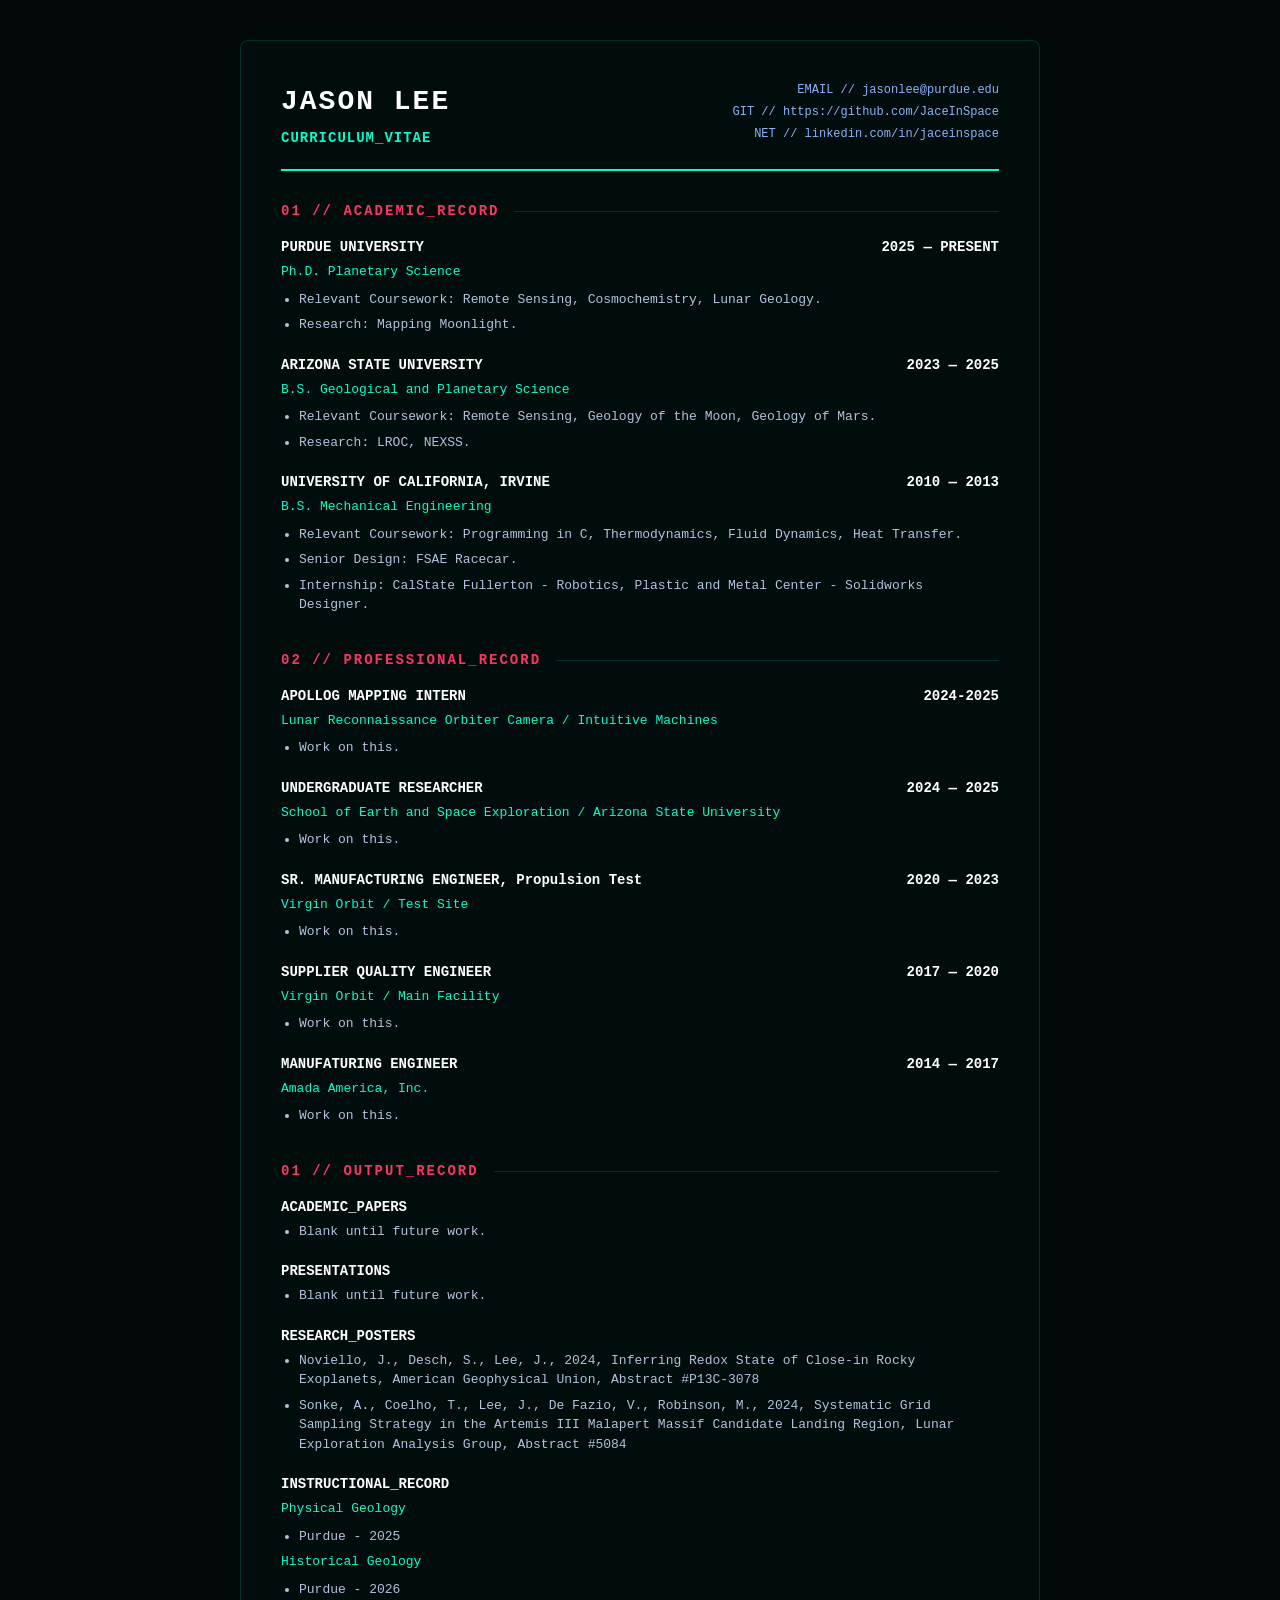
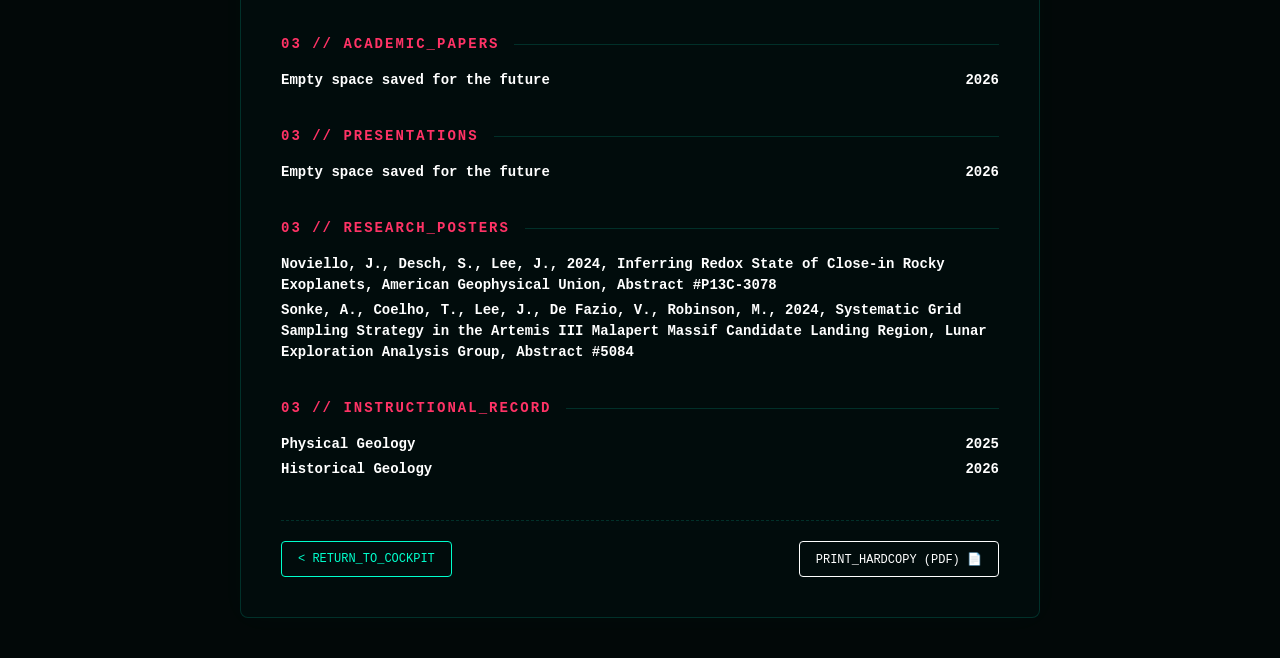
==== cv.html @ cf76b26b "Update cv.html" ====
<!DOCTYPE html>
<html lang="en">
<head>
    <meta charset="UTF-8">
    <meta name="viewport" content="width=device-width, initial-scale=1.0">
    <title>PILOT_CV // JASON_LEE</title>
    <link rel="icon" type="image/png" href="images/moonsmall.png">
    <style>
        /* --- SYSTEM THEME CORE --- */
        :root {
            --bg-deep: #020808;
            --terminal-green: #00ffcc;
            --accent-red: #ff3366;
            --text-bright: #ffffff;
            --text-muted: #8ab4f8;
            --border-low: rgba(0, 255, 204, 0.15);
        }

        body {
            margin: 0;
            padding: 40px 20px;
            background-color: var(--bg-deep);
            color: var(--text-bright);
            font-family: 'Courier New', Courier, monospace;
            line-height: 1.5;
            display: flex;
            justify-content: center;
            cursor: url("images/cursor.png") 0 18, auto;
        }

        body:active {
            cursor: url("images/cursor1.png") 0 18, auto;
        }
        
        /* --- PRINTABLE GRID CONTAINER --- */
        .cv-container {
            width: 100%;
            max-width: 800px;
            background: rgba(0, 20, 20, 0.4);
            border: 1px solid var(--border-low);
            border-radius: 8px;
            padding: 40px;
            box-sizing: border-box;
            box-shadow: 0 0 30px rgba(0, 255, 204, 0.02);
        }

        /* --- TOP TELEMETRY ZONE (HEADER) --- */
        .cv-header {
            display: flex;
            justify-content: space-between;
            align-items: flex-start;
            border-bottom: 2px solid var(--terminal-green);
            padding-bottom: 20px;
            margin-bottom: 30px;
        }

        .pilot-identity h1 {
            margin: 0 0 5px 0;
            font-size: 28px;
            letter-spacing: 2px;
            color: var(--text-bright);
        }

        .pilot-identity .callsign {
            color: var(--terminal-green);
            font-weight: bold;
            font-size: 14px;
            letter-spacing: 1px;
        }

        .comms-channels {
            text-align: right;
            font-size: 12px;
        }

        .comms-channels a {
            color: var(--text-muted);
            text-decoration: none;
            display: block;
            margin-bottom: 4px;
        }

        .comms-channels a:hover {
            color: var(--terminal-green);
            text-decoration: underline;
            cursor: url("images/cursor.png") 0 18, pointer;
        }

        .comms-channels a:active {
            animation: hudButtonFlash 0.35s ease-out forwards;
    
            /* Keeps the active "clicking" cursor active when pressing down on links */
            cursor: url("images/cursor1.png") 0 18, pointer;
        }

        /* --- CV SECTIONS --- */
        .briefing-section {
            margin-bottom: 35px;
        }

        .section-title {
            font-size: 14px;
            color: var(--accent-red);
            letter-spacing: 2px;
            margin: 0 0 15px 0;
            display: flex;
            align-items: center;
            font-weight: bold;
        }

        .section-title::after {
            content: '';
            flex-grow: 1;
            height: 1px;
            background: var(--border-low);
            margin-left: 15px;
        }

        /* --- EXPERIENCES & CHRONOLOGY --- */
        .entry-block {
            margin-bottom: 20px;
        }

        .entry-meta {
            display: flex;
            justify-content: space-between;
            font-weight: bold;
            font-size: 14px;
            color: var(--text-bright);
            margin-bottom: 4px;
        }

        .entry-subtitle {
            font-size: 13px;
            color: var(--terminal-green);
            margin-bottom: 8px;
        }

        .entry-details {
            margin: 0;
            padding-left: 18px;
            font-size: 13px;
            color: #b0c4de;
        }

        .entry-details li {
            margin-bottom: 6px;
        }

        /* --- UTILITY GRIDS (SKILLS / CORE) --- */
        .skills-grid {
            display: grid;
            grid-template-columns: repeat(auto-fill, minmax(130px, 1fr));
            gap: 10px;
        }

        .skill-tag {
            background: rgba(0, 255, 204, 0.05);
            border: 1px solid var(--border-low);
            padding: 6px 10px;
            font-size: 11px;
            text-align: center;
            border-radius: 4px;
            color: var(--terminal-green);
        }

        /* --- RETURN ACTION TABS --- */
        .nav-deck {
            display: flex;
            justify-content: space-between;
            margin-top: 40px;
            padding-top: 20px;
            border-top: 1px dashed var(--border-low);
        }

        .deck-btn {
            font-family: monospace;
            font-size: 12px;
            color: var(--text-bright);
            background: transparent;
            border: 1px solid var(--text-bright);
            padding: 8px 16px;
            border-radius: 4px;
            text-decoration: none;
            cursor: pointer;
            transition: all 0.2s ease;
        }

        .deck-btn:hover {
            background: var(--text-bright);
            color: var(--bg-deep);
            cursor: url("images/cursor.png") 0 18, pointer;
        }
        .deck-btn:active {
            animation: hudButtonFlash 0.35s ease-out forwards;
    
            /* Keeps the active "clicking" cursor active when pressing down on links */
            cursor: url("images/cursor1.png") 0 18, pointer;
        }

        .deck-btn.return {
            border-color: var(--terminal-green);
            color: var(--terminal-green);
        }

        .deck-btn.return:hover {
            background: var(--terminal-green);
            color: var(--bg-deep);
            cursor: url("images/cursor.png") 0 18, pointer;
        }

        .deck-btn.return:active {
            animation: hudButtonFlash 0.35s ease-out forwards;
    
            /* Keeps the active "clicking" cursor active when pressing down on links */
            cursor: url("images/cursor1.png") 0 18, pointer;
        }

        /* --- PHYSICAL PAPER PRINT PROFILE --- */
        @media print {
            body {
                background: #ffffff !important;
                color: #000000 !important;
                padding: 0;
            }
            .cv-container {
                border: none !important;
                box-shadow: none !important;
                background: transparent !important;
                padding: 0 !important;
                max-width: 100% !important;
            }
            .section-title {
                color: #000000 !important;
                border-bottom: 1px solid #000000;
            }
            .section-title::after, .nav-deck {
                display: none !important;
            }
            .entry-subtitle, .skill-tag {
                color: #333333 !important;
                background: transparent !important;
                border: 1px solid #cccccc !important;
            }
            .entry-details {
                color: #111111 !important;
            }
        }
    </style>
</head>
<body>

    <div class="cv-container">
        
        <!-- HEADER MODULE -->
        <header class="cv-header">
            <div class="pilot-identity">
                <h1>JASON LEE</h1>
                <div class="callsign">CURRICULUM_VITAE</div>
            </div>
            <div class="comms-channels">
                <a href="mailto:jasonlee@purdue.edu">EMAIL // jasonlee@purdue.edu</a>
                <a href="https://github.com/JaceInSpace" target="_blank">GIT // https://github.com/JaceInSpace</a>
                <a href="https://linkedin.com/in/jaceinspace" target="_blank">NET // linkedin.com/in/jaceinspace</a>
            </div>
        </header>

        <!-- EDUCATION SECTION -->
        <section class="briefing-section">
            <div class="section-title">01 // ACADEMIC_RECORD</div>
            <div class="entry-block">
                <div class="entry-meta">
                    <span>PURDUE UNIVERSITY</span>
                    <span>2025 — PRESENT</span>
                </div>
                <div class="entry-subtitle">Ph.D. Planetary Science</div>
                <ul class="entry-details">
                    <li>Relevant Coursework: Remote Sensing, Cosmochemistry, Lunar Geology.</li>
                    <li>Research: Mapping Moonlight.</li>
                </ul>
            </div>
            <div class="entry-block">
                <div class="entry-meta">
                    <span>ARIZONA STATE UNIVERSITY</span>
                    <span>2023 — 2025</span>
                </div>
                <div class="entry-subtitle">B.S. Geological and Planetary Science</div>
                <ul class="entry-details">
                    <li>Relevant Coursework: Remote Sensing, Geology of the Moon, Geology of Mars.</li>
                    <li>Research: LROC, NEXSS.</li>
                </ul>
            </div>
                        <div class="entry-block">
                <div class="entry-meta">
                    <span>UNIVERSITY OF CALIFORNIA, IRVINE</span>
                    <span>2010 — 2013</span>
                </div>
                <div class="entry-subtitle">B.S. Mechanical Engineering</div>
                <ul class="entry-details">
                    <li>Relevant Coursework: Programming in C, Thermodynamics, Fluid Dynamics, Heat Transfer.</li>
                    <li>Senior Design: FSAE Racecar.</li>
                    <li>Internship: CalState Fullerton - Robotics, Plastic and Metal Center - Solidworks Designer.</li>
                </ul>
            </div>
            
        </section>

        <!-- EXPERIENCE SECTION -->
        <section class="briefing-section">
            <div class="section-title">02 // PROFESSIONAL_RECORD</div>
            
            <div class="entry-block">
                <div class="entry-meta">
                    <span>APOLLOG MAPPING INTERN</span>
                    <span>2024-2025</span>
                </div>
                <div class="entry-subtitle">Lunar Reconnaissance Orbiter Camera / Intuitive Machines</div>
                <ul class="entry-details">
                    <li>Work on this.</li>
                </ul>
            </div>

            <div class="entry-block">
                <div class="entry-meta">
                    <span>UNDERGRADUATE RESEARCHER</span>
                    <span>2024 — 2025</span>
                </div>
                <div class="entry-subtitle">School of Earth and Space Exploration / Arizona State University</div>
                <ul class="entry-details">
                    <li>Work on this.</li>
                </ul>
            </div>

            <div class="entry-block">
                <div class="entry-meta">
                    <span>SR. MANUFACTURING ENGINEER, Propulsion Test</span>
                    <span>2020 — 2023</span>
                </div>
                <div class="entry-subtitle">Virgin Orbit / Test Site</div>
                <ul class="entry-details">
                    <li>Work on this.</li>
                </ul>
            </div>

            <div class="entry-block">
                <div class="entry-meta">
                    <span>SUPPLIER QUALITY ENGINEER</span>
                    <span>2017 — 2020</span>
                </div>
                <div class="entry-subtitle">Virgin Orbit / Main Facility</div>
                <ul class="entry-details">
                    <li>Work on this.</li>
                </ul>
            </div>

            <div class="entry-block">
                <div class="entry-meta">
                    <span>MANUFATURING ENGINEER</span>
                    <span>2014 — 2017</span>
                </div>
                <div class="entry-subtitle">Amada America, Inc.</div>
                <ul class="entry-details">
                    <li>Work on this.</li>
                </ul>
            </div>
        </section>

        <section class="briefing-section">
            <div class="section-title">01 // OUTPUT_RECORD</div>
            <div class="entry-block">
                <div class="entry-meta">
                    <span>ACADEMIC_PAPERS</span>
                </div>
                <ul class="entry-details">
                    <li>Blank until future work.</li>
                </ul>
            </div>

            <div class="entry-block">
                <div class="entry-meta">
                    <span>PRESENTATIONS</span>
                </div>
                <ul class="entry-details">
                    <li>Blank until future work.</li>
                </ul>
            </div>
            
            <div class="entry-block">
                <div class="entry-meta">
                    <span>RESEARCH_POSTERS</span>
                </div>
                <ul class="entry-details">
                    <li>Noviello, J., Desch, S., Lee, J., 2024, Inferring Redox State of Close-in Rocky Exoplanets, American Geophysical Union, Abstract #P13C-3078</li>
                    <li>Sonke, A., Coelho, T., Lee, J., De Fazio, V., Robinson, M., 2024, Systematic Grid Sampling Strategy in the Artemis III Malapert Massif Candidate Landing Region, Lunar Exploration Analysis Group, Abstract #5084</li>
                </ul>
            </div>
            <div class="entry-block">
                <div class="entry-meta">
                    <span>INSTRUCTIONAL_RECORD</span>
                </div>
                <div class="entry-subtitle">Physical Geology</div>
                <ul class="entry-details">
                    <li>Purdue - 2025</li>
                </ul>

                <div class="entry-subtitle">Historical Geology</div>
                <ul class="entry-details">
                    <li>Purdue - 2026</li>
                </ul>
            </div>
        </section>



        
        <!-- PAPERS SECTION -->
        <section class="briefing-section">
            <div class="section-title">03 // ACADEMIC_PAPERS</div>
            <div class="entry-block">
                <div class="entry-meta">
                    <span>Empty space saved for the future</span>
                    <span>2026</span>
                </div>
        </section>

        <!-- PRESENTATIONS SECTION -->
        <section class="briefing-section">
            <div class="section-title">03 // PRESENTATIONS</div>
            <div class="entry-block">
                <div class="entry-meta">
                    <span>Empty space saved for the future</span>
                    <span>2026</span>
                </div>
        </section>

         <!-- POSTER SECTION -->
        <section class="briefing-section">
            <div class="section-title">03 // RESEARCH_POSTERS</div>
            <div class="entry-block">
                <div class="entry-meta">
                    <span>Noviello, J., Desch, S., Lee, J., 2024, Inferring Redox State of Close-in Rocky Exoplanets, American Geophysical Union, Abstract #P13C-3078</span>
                </div>
                <div class="entry-meta">
                    <span>Sonke, A., Coelho, T., Lee, J., De Fazio, V., Robinson, M., 2024, Systematic Grid Sampling Strategy in the Artemis III Malapert Massif Candidate Landing Region, Lunar Exploration Analysis Group, Abstract #5084</span>
                </div>
        </section>

        <!-- TEACHING SECTION -->
        <section class="briefing-section">
            <div class="section-title">03 // INSTRUCTIONAL_RECORD</div>
            <div class="entry-block">
                <div class="entry-meta">
                    <span>Physical Geology</span>
                    <span>2025</span>
                </div>
                <div class="entry-meta">
                    <span>Historical Geology</span>
                    <span>2026</span>
                </div>
        </section>

        
        <!-- COMMAND DECK NAVIGATION -->
        <div class="nav-deck">
            <!-- 🚀 Returns right to the experience section anchor of your main page -->
            <a href="index.html#cv-target" class="deck-btn return">&lt; RETURN_TO_COCKPIT</a>
            <button onclick="window.print()" class="deck-btn">PRINT_HARDCOPY (PDF) 📄</button>
        </div>

    </div>

</body>
</html>
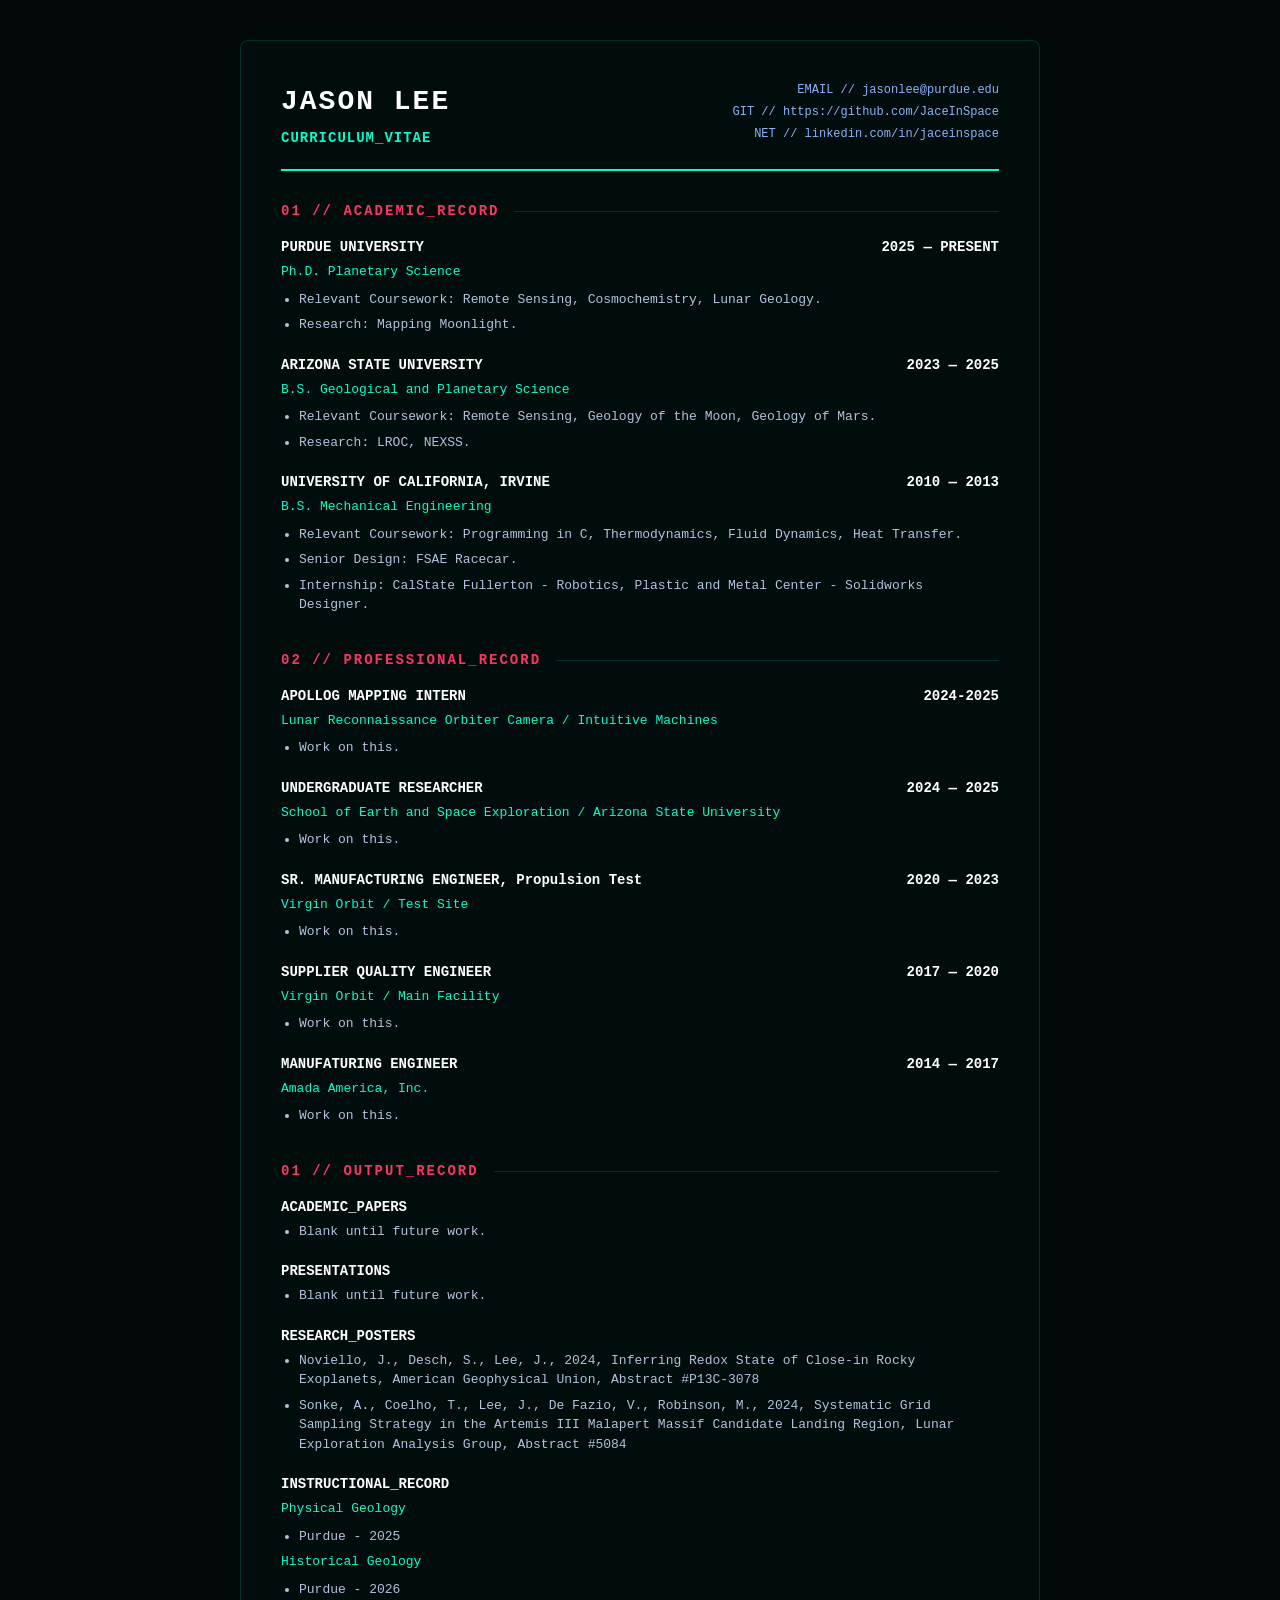
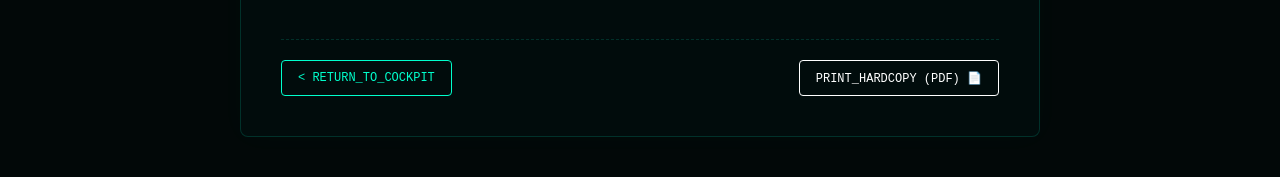
==== commit 593ae6d8: "Update cv.html" ====
--- a/cv.html
+++ b/cv.html
@@ -409,56 +409,6 @@
                 </ul>
             </div>
         </section>
-
-
-
-        
-        <!-- PAPERS SECTION -->
-        <section class="briefing-section">
-            <div class="section-title">03 // ACADEMIC_PAPERS</div>
-            <div class="entry-block">
-                <div class="entry-meta">
-                    <span>Empty space saved for the future</span>
-                    <span>2026</span>
-                </div>
-        </section>
-
-        <!-- PRESENTATIONS SECTION -->
-        <section class="briefing-section">
-            <div class="section-title">03 // PRESENTATIONS</div>
-            <div class="entry-block">
-                <div class="entry-meta">
-                    <span>Empty space saved for the future</span>
-                    <span>2026</span>
-                </div>
-        </section>
-
-         <!-- POSTER SECTION -->
-        <section class="briefing-section">
-            <div class="section-title">03 // RESEARCH_POSTERS</div>
-            <div class="entry-block">
-                <div class="entry-meta">
-                    <span>Noviello, J., Desch, S., Lee, J., 2024, Inferring Redox State of Close-in Rocky Exoplanets, American Geophysical Union, Abstract #P13C-3078</span>
-                </div>
-                <div class="entry-meta">
-                    <span>Sonke, A., Coelho, T., Lee, J., De Fazio, V., Robinson, M., 2024, Systematic Grid Sampling Strategy in the Artemis III Malapert Massif Candidate Landing Region, Lunar Exploration Analysis Group, Abstract #5084</span>
-                </div>
-        </section>
-
-        <!-- TEACHING SECTION -->
-        <section class="briefing-section">
-            <div class="section-title">03 // INSTRUCTIONAL_RECORD</div>
-            <div class="entry-block">
-                <div class="entry-meta">
-                    <span>Physical Geology</span>
-                    <span>2025</span>
-                </div>
-                <div class="entry-meta">
-                    <span>Historical Geology</span>
-                    <span>2026</span>
-                </div>
-        </section>
-
         
         <!-- COMMAND DECK NAVIGATION -->
         <div class="nav-deck">
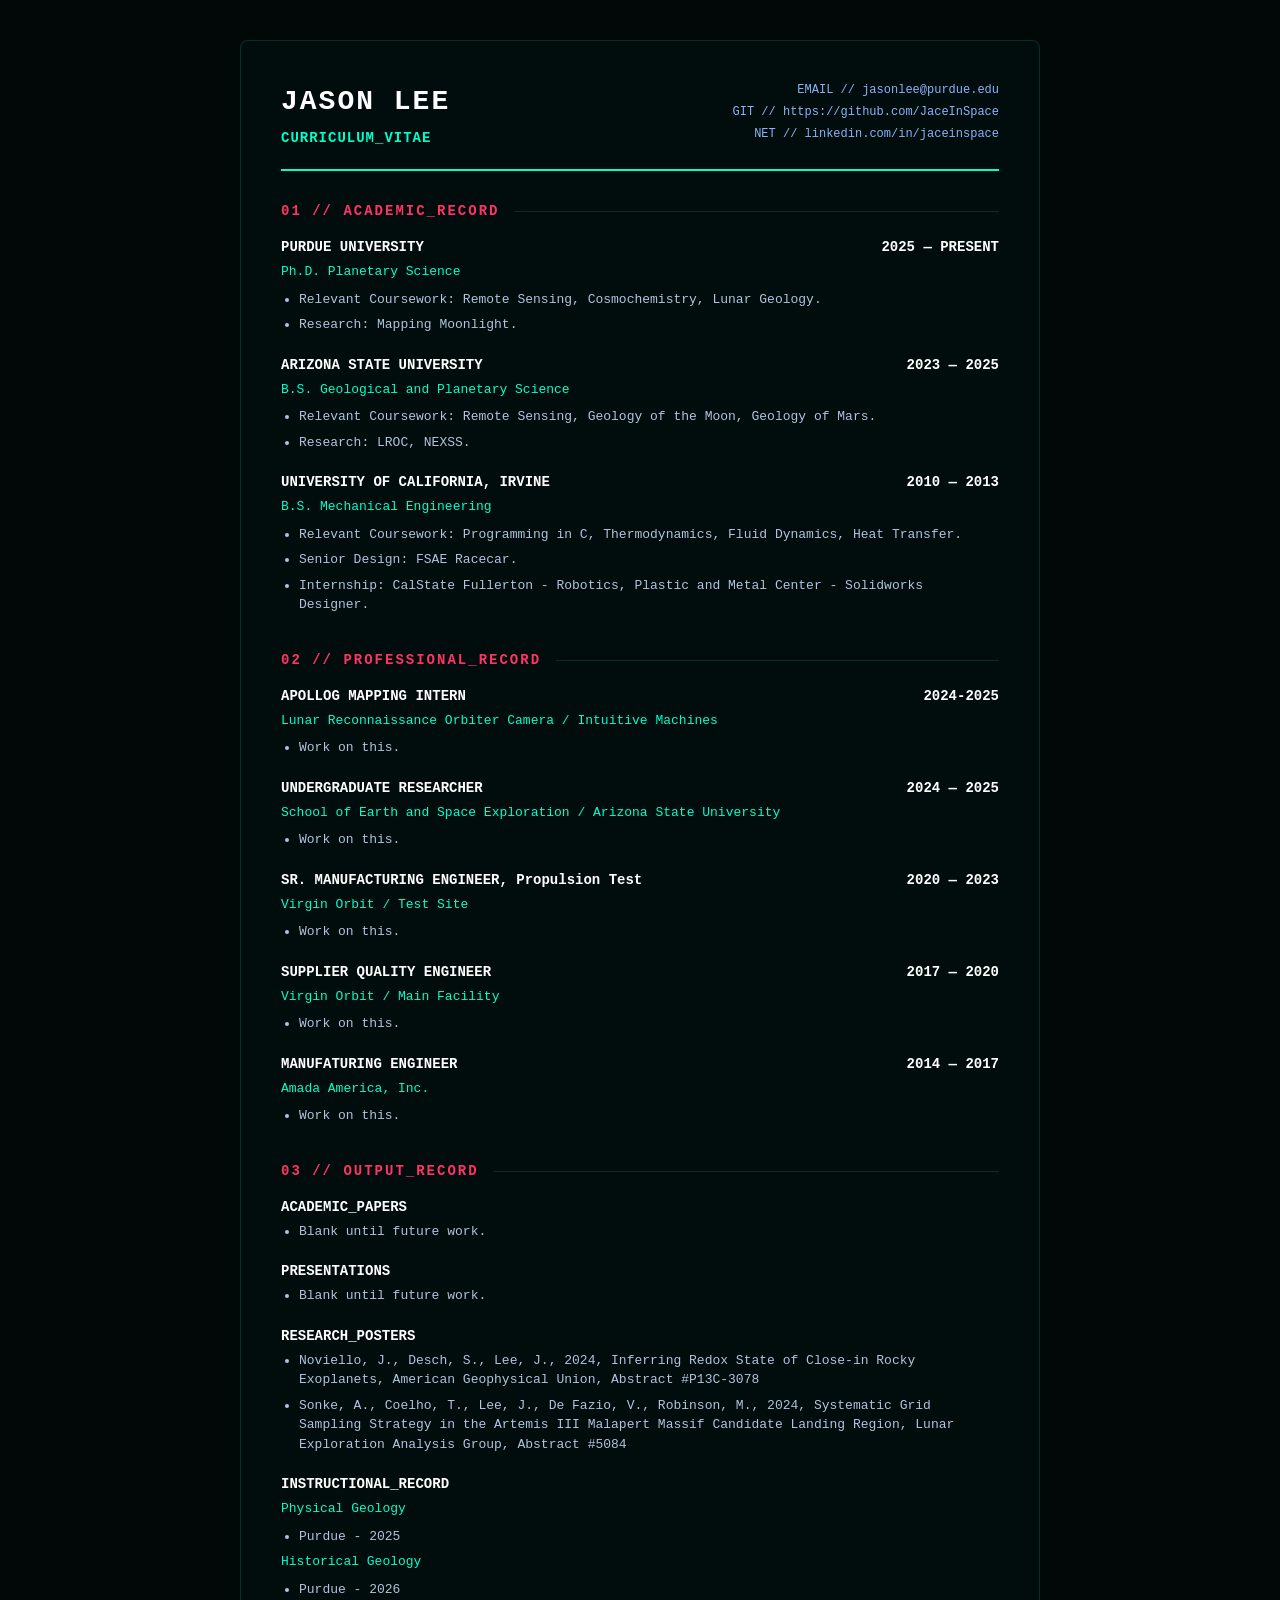
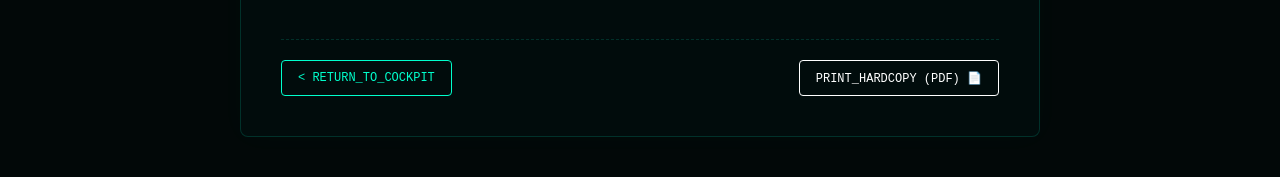
==== commit 266f220c: "Update cv.html" ====
--- a/cv.html
+++ b/cv.html
@@ -366,7 +366,7 @@
         </section>
 
         <section class="briefing-section">
-            <div class="section-title">01 // OUTPUT_RECORD</div>
+            <div class="section-title">03 // OUTPUT_RECORD</div>
             <div class="entry-block">
                 <div class="entry-meta">
                     <span>ACADEMIC_PAPERS</span>
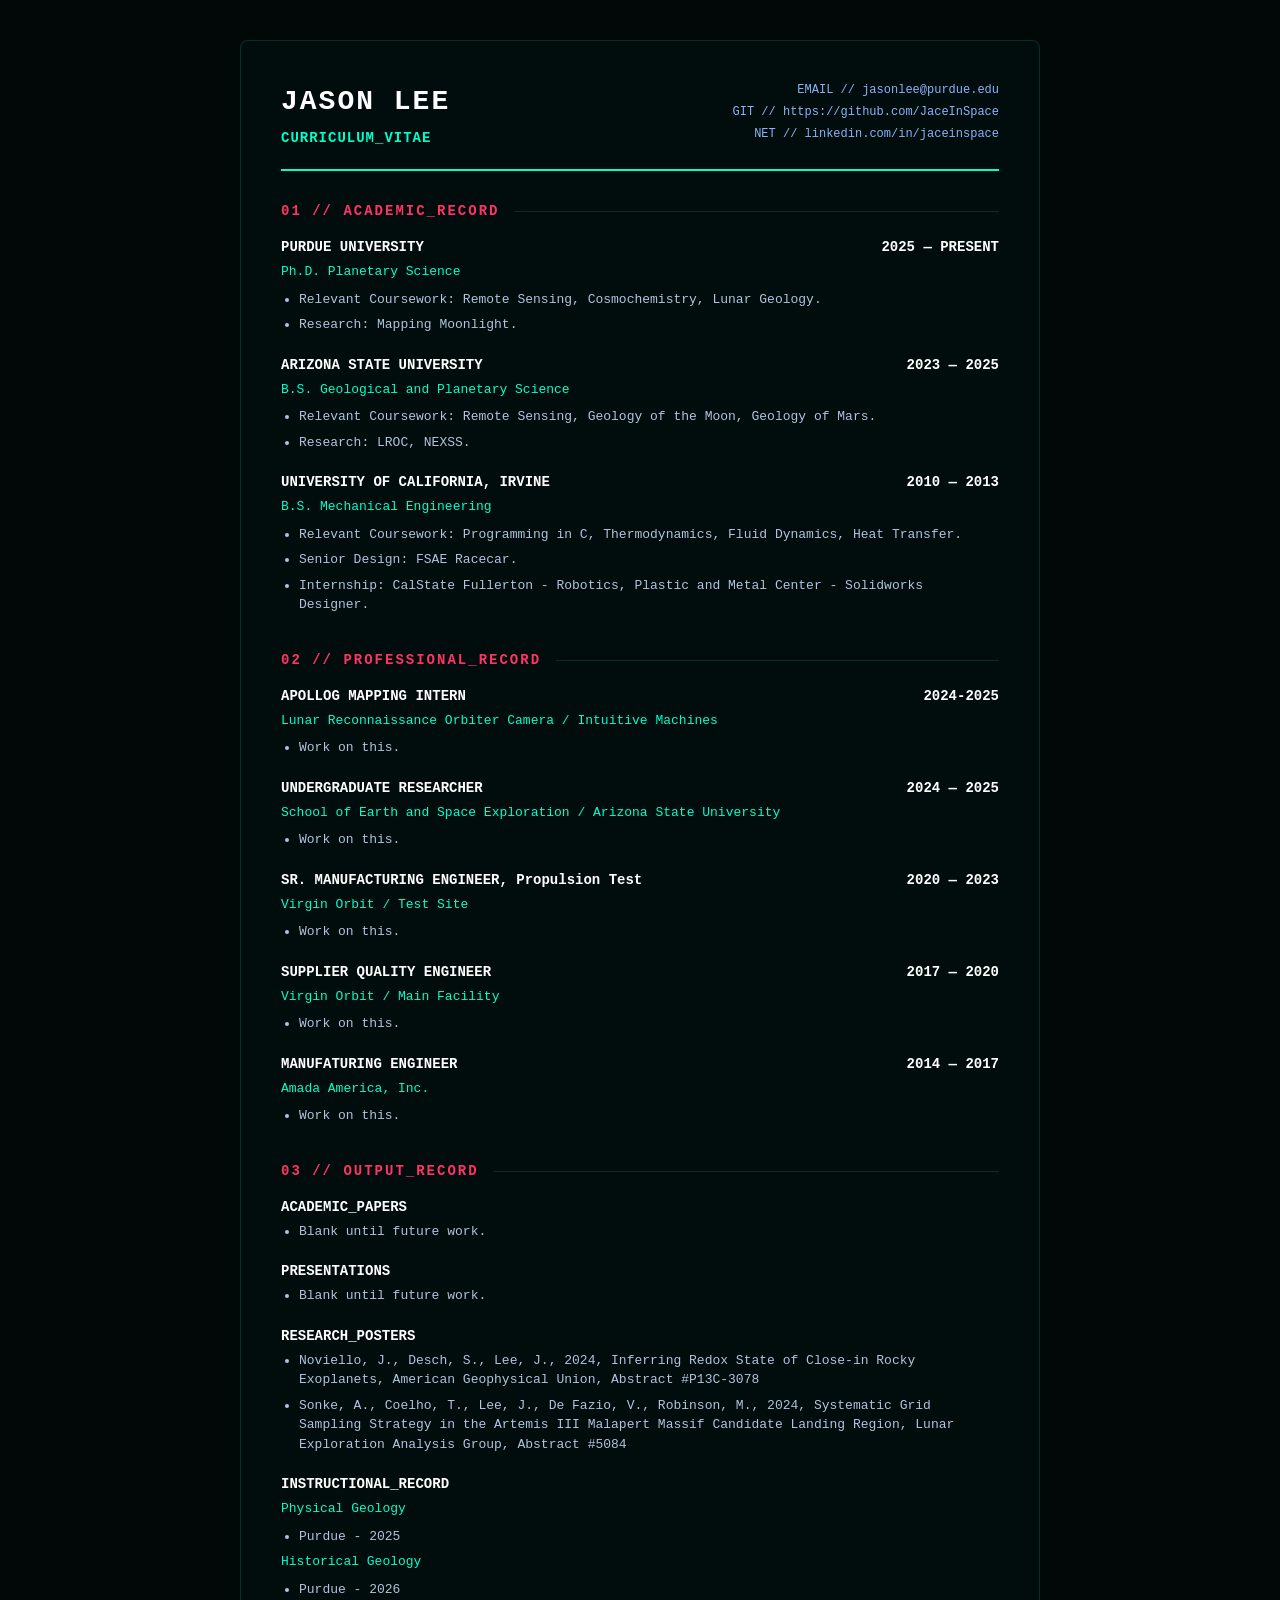
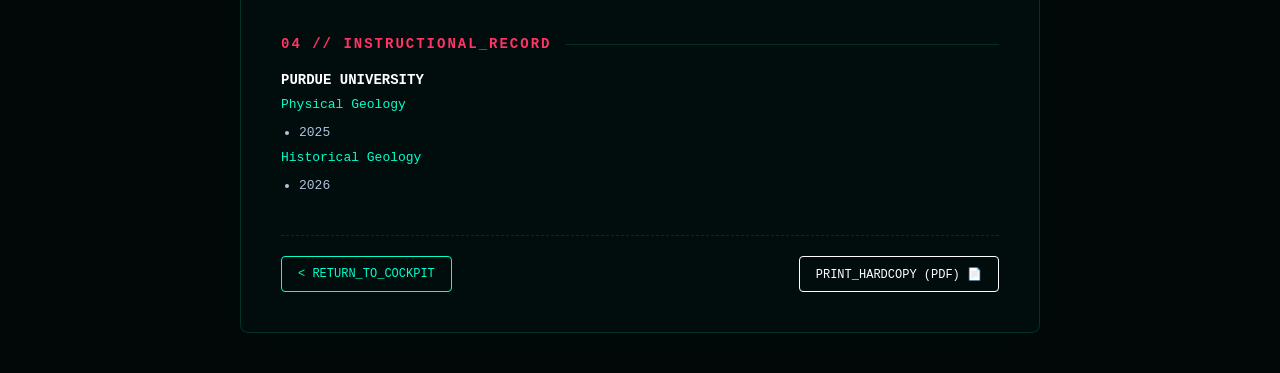
==== commit d25d956f: "Update cv.html" ====
--- a/cv.html
+++ b/cv.html
@@ -218,34 +218,50 @@
 
         /* --- PHYSICAL PAPER PRINT PROFILE --- */
         @media print {
-            body {
-                background: #ffffff !important;
-                color: #000000 !important;
-                padding: 0;
-            }
-            .cv-container {
-                border: none !important;
-                box-shadow: none !important;
-                background: transparent !important;
-                padding: 0 !important;
-                max-width: 100% !important;
-            }
-            .section-title {
-                color: #000000 !important;
-                border-bottom: 1px solid #000000;
-            }
-            .section-title::after, .nav-deck {
-                display: none !important;
-            }
-            .entry-subtitle, .skill-tag {
-                color: #333333 !important;
-                background: transparent !important;
-                border: 1px solid #cccccc !important;
-            }
-            .entry-details {
-                color: #111111 !important;
-            }
-        }
+    /* 🎯 THE SYSTEM NUKE: Zero out the page container to kill browser headers/footers */
+    @page {
+        size: auto;   /* auto is current page size */
+        margin: 0mm;  /* 0mm completely destroys headers, footers, URLs, and dates */
+    }
+
+    /* 🛡️ THE SAFEGUARD: Push your content back in so it doesn't get cut off by the printer */
+    body {
+        background: #ffffff !important;
+        color: #000000 !important;
+        margin: 0 !important;
+        padding: 20mm 15mm 20mm 15mm !important; /* Creates standard ~0.75in margins safely inside the page edge */
+    }
+    
+    .cv-container {
+        border: none !important;
+        box-shadow: none !important;
+        background: transparent !important;
+        padding: 0 !important;
+        max-width: 100% !important;
+    }
+    
+    .section-title {
+        color: #000000 !important;
+        border-bottom: 1px solid #000000 !important;
+    }
+    
+    .nav-deck, .cv-terminal-btn, .section-title::after {
+        display: none !important;
+    }
+    
+    .entry-subtitle {
+        color: #111111 !important;
+    }
+    
+    .entry-details {
+        color: #222222 !important;
+    }
+
+    html, body, a, button {
+        cursor: default !important;
+    }
+}
+        
     </style>
 </head>
 <body>
@@ -409,10 +425,29 @@
                 </ul>
             </div>
         </section>
+
+      <!-- EDUCATION SECTION -->
+        <section class="briefing-section">
+            <div class="section-title">04 // INSTRUCTIONAL_RECORD</div>
+            <div class="entry-block">
+                <div class="entry-meta">
+                    <span>PURDUE UNIVERSITY</span>
+                </div>
+                <div class="entry-subtitle">Physical Geology</div>
+                <ul class="entry-details">
+                    <li>2025</li>
+                </ul>
+                <div class="entry-subtitle">Historical Geology</div>
+                <ul class="entry-details">
+                    <li>2026</li>
+                </ul>
+            </div>
+            
+        </section>
         
         <!-- COMMAND DECK NAVIGATION -->
         <div class="nav-deck">
-            <!-- 🚀 Returns right to the experience section anchor of your main page -->
+            <!-- Returns right to the experience section anchor of your main page -->
             <a href="index.html#cv-target" class="deck-btn return">&lt; RETURN_TO_COCKPIT</a>
             <button onclick="window.print()" class="deck-btn">PRINT_HARDCOPY (PDF) 📄</button>
         </div>
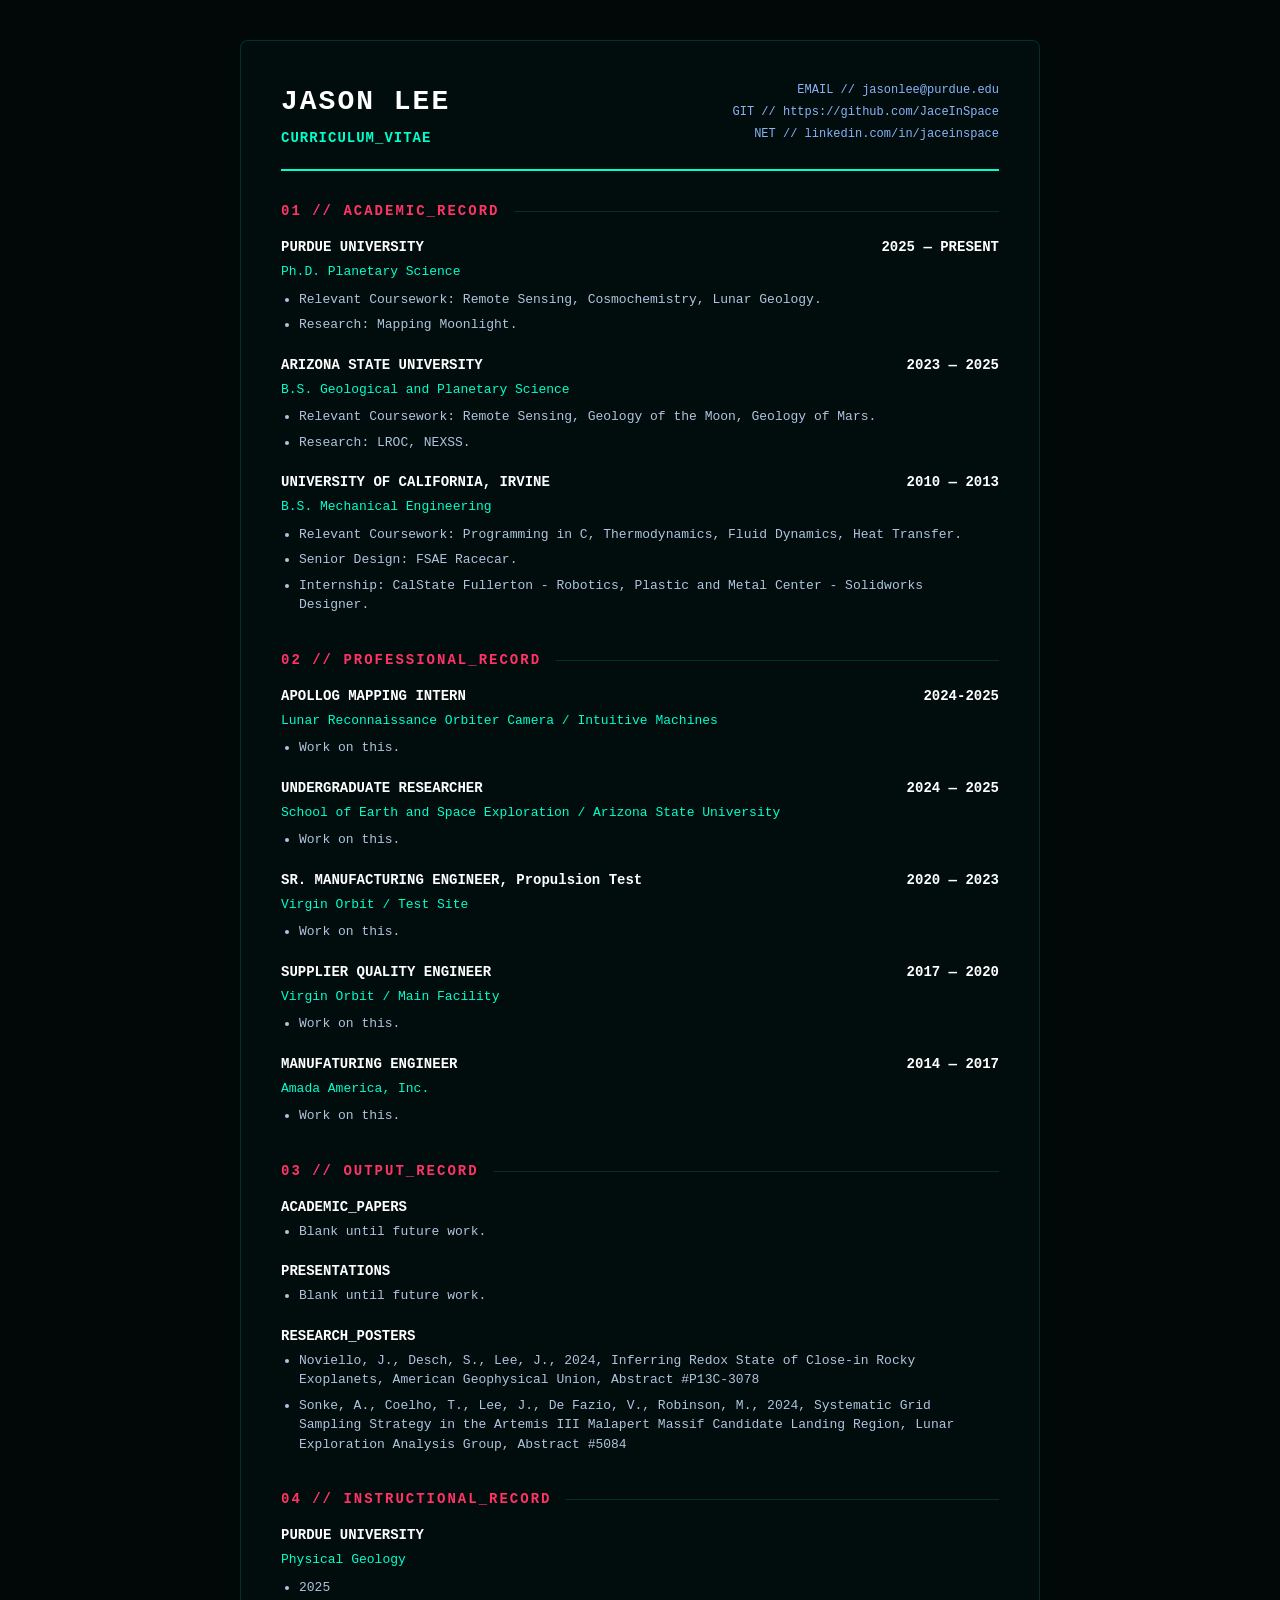
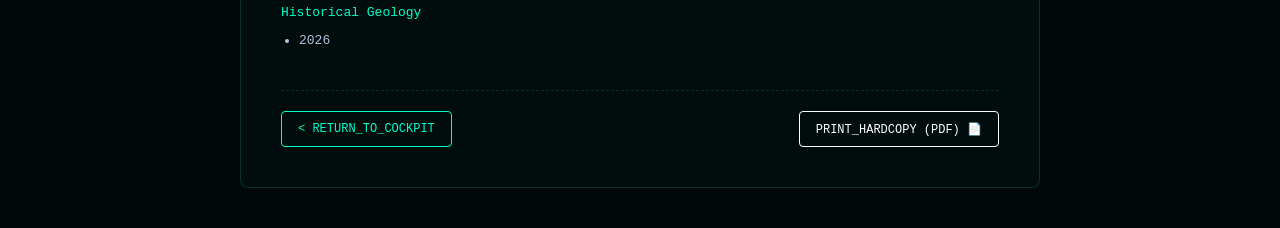
==== commit e867396b: "Update cv.html" ====
--- a/cv.html
+++ b/cv.html
@@ -410,20 +410,6 @@
                     <li>Sonke, A., Coelho, T., Lee, J., De Fazio, V., Robinson, M., 2024, Systematic Grid Sampling Strategy in the Artemis III Malapert Massif Candidate Landing Region, Lunar Exploration Analysis Group, Abstract #5084</li>
                 </ul>
             </div>
-            <div class="entry-block">
-                <div class="entry-meta">
-                    <span>INSTRUCTIONAL_RECORD</span>
-                </div>
-                <div class="entry-subtitle">Physical Geology</div>
-                <ul class="entry-details">
-                    <li>Purdue - 2025</li>
-                </ul>
-
-                <div class="entry-subtitle">Historical Geology</div>
-                <ul class="entry-details">
-                    <li>Purdue - 2026</li>
-                </ul>
-            </div>
         </section>
 
       <!-- EDUCATION SECTION -->
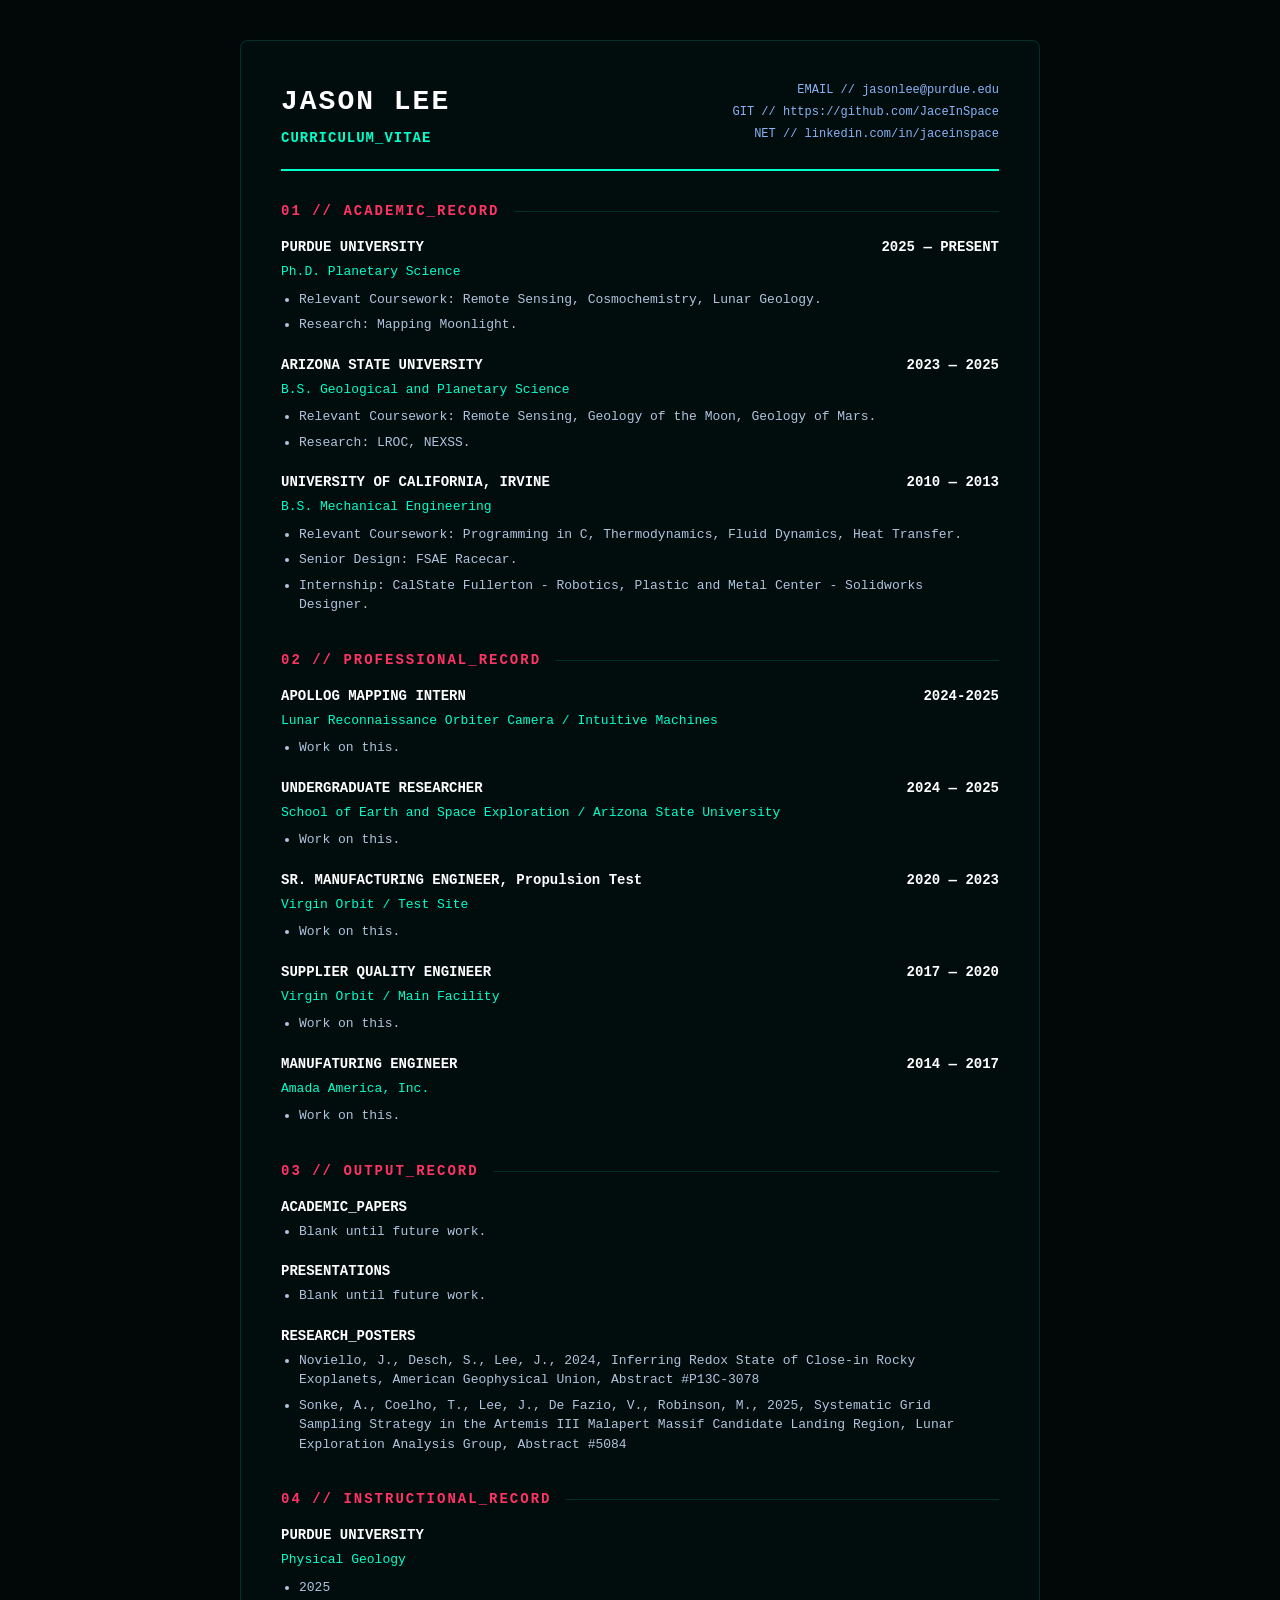
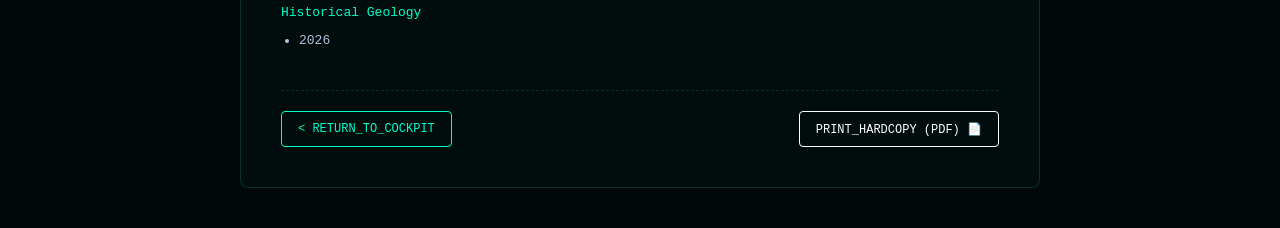
==== commit 04989568: "Update cv.html" ====
--- a/cv.html
+++ b/cv.html
@@ -407,7 +407,7 @@
                 </div>
                 <ul class="entry-details">
                     <li>Noviello, J., Desch, S., Lee, J., 2024, Inferring Redox State of Close-in Rocky Exoplanets, American Geophysical Union, Abstract #P13C-3078</li>
-                    <li>Sonke, A., Coelho, T., Lee, J., De Fazio, V., Robinson, M., 2024, Systematic Grid Sampling Strategy in the Artemis III Malapert Massif Candidate Landing Region, Lunar Exploration Analysis Group, Abstract #5084</li>
+                    <li>Sonke, A., Coelho, T., Lee, J., De Fazio, V., Robinson, M., 2025, Systematic Grid Sampling Strategy in the Artemis III Malapert Massif Candidate Landing Region, Lunar Exploration Analysis Group, Abstract #5084</li>
                 </ul>
             </div>
         </section>
